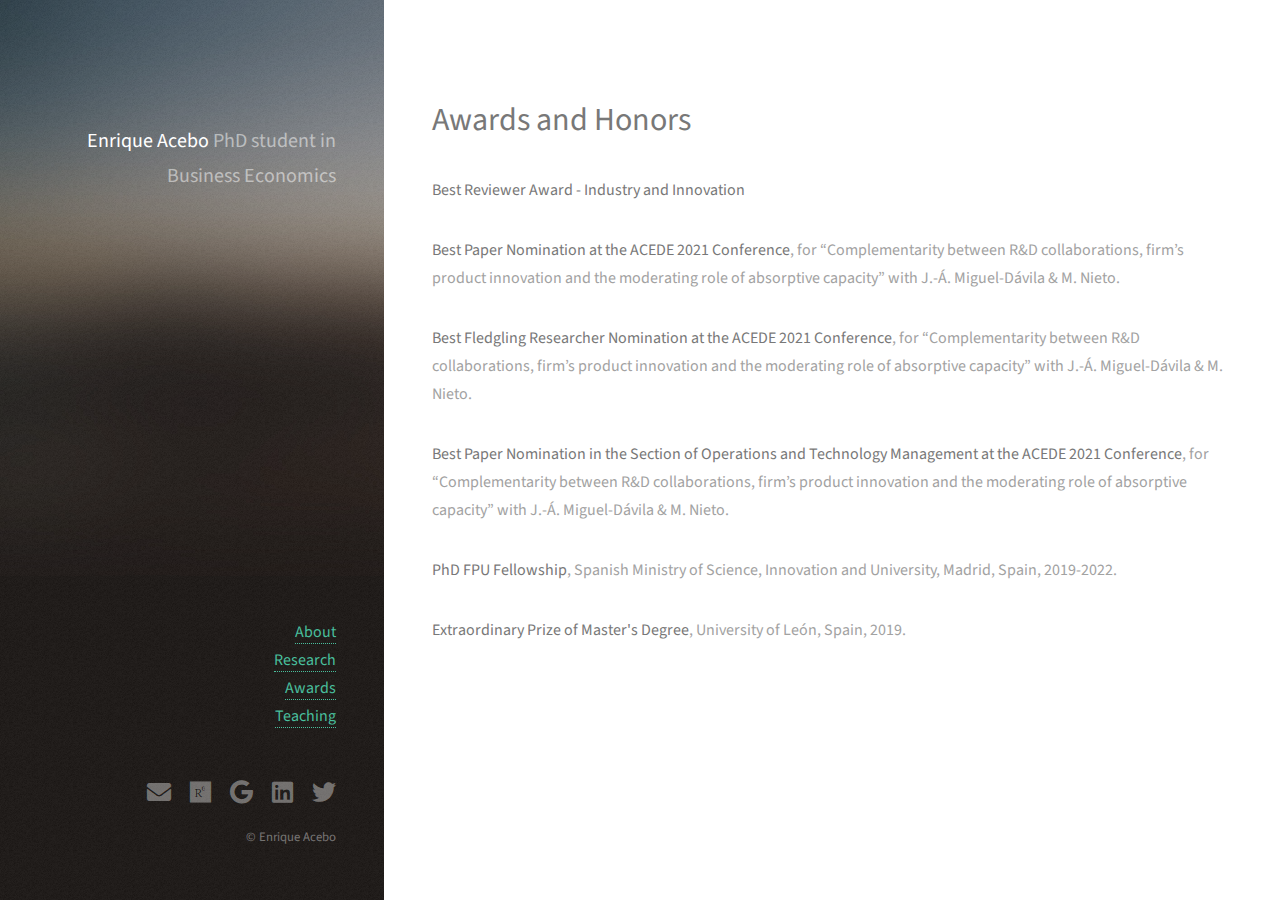
==== awards.html @ 34636ce9 "version: Feb2022 awards, index and research" ====
<!DOCTYPE HTML>
<!--
	Enrique Acebo's website
-->
<html>
	<head>
		<title>Enrique Acebo</title>
		<meta charset="utf-8" />
		<meta name="viewport" content="width=device-width, initial-scale=1, user-scalable=no" />
		<link rel="stylesheet" href="assets/css/main.css" />
	</head>
	<body class="is-preload">

		<!-- Header -->
			<header id="header">
				<div class="inner">
					<a href="#" class="image avatar"><img src="images/avatar.jpeg" alt="" /></a>
					<h1><strong>Enrique Acebo</strong><br />
						PhD student in Business Economics	</h1>
				</div>
				  <nav>
						<ul style="list-style-type:none;">
					      <li><a href="index.html#one" > About</a></li>
								<li><a href="index.html#two" > Research</a></li>
								<li><a href="index.html#three" > Awards</a></li>
								<li><a href="index.html#four" > Teaching</a></li>
							</ul>
					  </nav>
					</section>
				</header>

			<!-- Main -->
				<div id="main">
					<h1>Awards and Honors</h1>

					<p><b>Best Reviewer Award - Industry and Innovation</b></p>

					<p><b>Best Paper Nomination at the ACEDE 2021 Conference</b>,
					for “Complementarity between R&D collaborations,
					firm’s product innovation and the moderating
					role of absorptive capacity”
					with J.-Á. Miguel‐Dávila & M. Nieto.</p>

					<p><b>Best Fledgling Researcher Nomination at the ACEDE 2021 Conference</b>,
						for “Complementarity between R&D collaborations,
						firm’s product innovation and the moderating
						role of absorptive capacity”
						with J.-Á. Miguel‐Dávila & M. Nieto.</p>

					<p><b>Best Paper Nomination in the Section of Operations and Technology
						Management at the ACEDE 2021 Conference</b>,
						for “Complementarity between R&D collaborations,
						firm’s product innovation and the moderating
						role of absorptive capacity”
						with J.-Á. Miguel‐Dávila & M. Nieto.</p>

					<p><b>PhD FPU Fellowship</b>, Spanish Ministry of Science, Innovation
						and University, Madrid, Spain, 2019-2022. </p>

					<p><b>Extraordinary Prize of Master's Degree</b>,
						University of León, Spain, 2019.</p>

				</section>

				<!-- Footer -->
					<footer id="footer">
						<div class="inner">
							<ul class="icons">
								<li><a href="mailto:e.acebo@unileon.es" class="icon solid fa-envelope"><span class="label">Email</span></a></li>
								<li><a href="https://www.researchgate.net/profile/Enrique-Acebo" class="icon brands fa-researchgate"><span class="label">Researchgate</span></a></li>
								<li><a href="https://scholar.google.com/citations?user=7_JEALYAAAAJ&hl=en" class="icon brands fa-google"><span class="label">Google scholar</span></a></li>
								<li><a href="https://www.linkedin.com/in/eacebo?originalSubdomain=en" class="icon brands fa-linkedin"><span class="label">Linkedin</span></a></li>
								<li><a href="https://twitter.com/EnriqueAcebo_" class="icon brands fa-twitter"><span class="label">Twitter</span></a></li>
							</ul>
							<ul class="copyright">
								<li>&copy; Enrique Acebo</li><li>
							</ul>
						</div>

					</footer>

					<!-- Scripts -->
						<script src="assets/js/jquery.min.js"></script>
						<script src="assets/js/jquery.poptrox.min.js"></script>
						<script src="assets/js/browser.min.js"></script>
						<script src="assets/js/breakpoints.min.js"></script>
						<script src="assets/js/util.js"></script>
						<script src="assets/js/main.js"></script>

	</body>
</html>
---- assets/css/main.css ----
@import url("fontawesome-all.min.css");
@import url("https://fonts.googleapis.com/css?family=Source+Sans+Pro:400,400italic");

/*
	Strata by HTML5 UP
	html5up.net | @ajlkn
	Free for personal and commercial use under the CCA 3.0 license (html5up.net/license)
*/

html, body, div, span, applet, object,
iframe, h1, h2, h3, h4, h5, h6, p, blockquote,
pre, a, abbr, acronym, address, big, cite,
code, del, dfn, em, img, ins, kbd, q, s, samp,
small, strike, strong, sub, sup, tt, var, b,
u, i, center, dl, dt, dd, ol, ul, li, fieldset,
form, label, legend, table, caption, tbody,
tfoot, thead, tr, th, td, article, aside,
canvas, details, embed, figure, figcaption,
footer, header, hgroup, menu, nav, output, ruby,
section, summary, time, mark, audio, video {
	margin: 0;
	padding: 0;
	border: 0;
	font-size: 100%;
	font: inherit;
	vertical-align: baseline;}

article, aside, details, figcaption, figure,
footer, header, hgroup, menu, nav, section {
	display: block;}

body {
	line-height: 1;
}

ol, ul {
	list-style: none;
}

blockquote, q {
	quotes: none;
}

	blockquote:before, blockquote:after, q:before, q:after {
		content: '';
		content: none;
	}

table {
	border-collapse: collapse;
	border-spacing: 0;
}

body {
	-webkit-text-size-adjust: none;
}

mark {
	background-color: transparent;
	color: inherit;
}

input::-moz-focus-inner {
	border: 0;
	padding: 0;
}

input, select, textarea {
	-moz-appearance: none;
	-webkit-appearance: none;
	-ms-appearance: none;
	appearance: none;
}

/* Basic */

	html {
		box-sizing: border-box;
	}

	*, *:before, *:after {
		box-sizing: inherit;
	}

	body {
		background: #fff;
	}

		body.is-preload *, body.is-preload *:before, body.is-preload *:after {
			-moz-animation: none !important;
			-webkit-animation: none !important;
			-ms-animation: none !important;
			animation: none !important;
			-moz-transition: none !important;
			-webkit-transition: none !important;
			-ms-transition: none !important;
			transition: none !important;
		}

	body, input, select, textarea {
		color: #a2a2a2;
		font-family: "Source Sans Pro", Helvetica, sans-serif;
		font-size: 16pt;
		font-weight: 400;
		line-height: 1.75em;
	}

	a {
		-moz-transition: color 0.2s ease-in-out, border-color 0.2s ease-in-out;
		-webkit-transition: color 0.2s ease-in-out, border-color 0.2s ease-in-out;
		-ms-transition: color 0.2s ease-in-out, border-color 0.2s ease-in-out;
		transition: color 0.2s ease-in-out, border-color 0.2s ease-in-out;
		border-bottom: dotted 1px;
		color: #49bf9d;
		text-decoration: none;
	}

		a:hover {
			border-bottom-color: transparent;
			color: #49bf9d !important;
			text-decoration: none;
		}

	strong, b {
		color: #787878;
		font-weight: 400;
	}

	em, i {
		font-style: italic;
	}

	p {
		margin: 0 0 2em 0;
	}

	h1, h2, h3, h4, h5, h6 {
		color: #787878;
		font-weight: 400;
		line-height: 1em;
		margin: 0 0 1em 0;
	}

		h1 a, h2 a, h3 a, h4 a, h5 a, h6 a {
			color: inherit;
			text-decoration: none;
		}

	h1 {
		font-size: 2em;
		line-height: 1.5em;
	}

	h2 {
		font-size: 1.5em;
		line-height: 1.5em;
	}

	h3 {
		font-size: 1.25em;
		line-height: 1.5em;
	}

	h4 {
		font-size: 1.1em;
		line-height: 1.5em;
	}

	h5 {
		font-size: 0.9em;
		line-height: 1.5em;
	}

	h6 {
		font-size: 0.7em;
		line-height: 1.5em;
	}

	sub {
		font-size: 0.8em;
		position: relative;
		top: 0.5em;
	}

	sup {
		font-size: 0.8em;
		position: relative;
		top: -0.5em;
	}

	hr {
		border: 0;
		border-bottom: solid 2px #efefef;
		margin: 2em 0;
	}

		hr.major {
			margin: 3em 0;
		}

	blockquote {
		border-left: solid 6px #efefef;
		font-style: italic;
		margin: 0 0 2em 0;
		padding: 0.5em 0 0.5em 1.5em;
	}

	code {
		background: #f7f7f7;
		border-radius: 0.35em;
		border: solid 2px #efefef;
		font-family: "Courier New", monospace;
		font-size: 0.9em;
		margin: 0 0.25em;
		padding: 0.25em 0.65em;
	}

	pre {
		-webkit-overflow-scrolling: touch;
		font-family: "Courier New", monospace;
		font-size: 0.9em;
		margin: 0 0 2em 0;
	}

		pre code {
			display: block;
			line-height: 1.75em;
			padding: 1em 1.5em;
			overflow-x: auto;
		}

	.align-left {
		text-align: left;
	}

	.align-center {
		text-align: center;
	}

	.align-right {
		text-align: right;
	}

/* Container */

	.container {
		margin: 0 auto;
		max-width: calc(100% - 4em);
		width: 100%;
	}

		.container.xsmall {
			width: 25%;
		}

		.container.small {
			width: 50%;
		}

		.container.medium {
			width: 75%;
		}

		.container.large {
			width: 125%;
		}

		.container.xlarge {
			width: 150%;
		}

		.container.max {
			width: 100%;
		}

		@media screen and (max-width: 980px) {

			.container {
				width: 100% !important;
				max-width: 100% !important;
			}

		}

		@media screen and (max-width: 480px) {

			.container {
				max-width: calc(100% - 3em);
			}

		}

/* Row */

	.row {
		display: flex;
		flex-wrap: wrap;
		box-sizing: border-box;
		align-items: stretch;
	}

		.row > * {
			box-sizing: border-box;
		}

		.row.gtr-uniform > * > :last-child {
			margin-bottom: 0;
		}

		.row.aln-left {
			justify-content: flex-start;
		}

		.row.aln-center {
			justify-content: center;
		}

		.row.aln-right {
			justify-content: flex-end;
		}

		.row.aln-top {
			align-items: flex-start;
		}

		.row.aln-middle {
			align-items: center;
		}

		.row.aln-bottom {
			align-items: flex-end;
		}

		.row > .imp {
			order: -1;
		}

		.row > .col-1 {
			width: 8.33333%;
		}

		.row > .off-1 {
			margin-left: 8.33333%;
		}

		.row > .col-2 {
			width: 16.66667%;
		}

		.row > .off-2 {
			margin-left: 16.66667%;
		}

		.row > .col-3 {
			width: 25%;
		}

		.row > .off-3 {
			margin-left: 25%;
		}

		.row > .col-4 {
			width: 33.33333%;
		}

		.row > .off-4 {
			margin-left: 33.33333%;
		}

		.row > .col-5 {
			width: 41.66667%;
		}

		.row > .off-5 {
			margin-left: 41.66667%;
		}

		.row > .col-6 {
			width: 50%;
		}

		.row > .off-6 {
			margin-left: 50%;
		}

		.row > .col-7 {
			width: 58.33333%;
		}

		.row > .off-7 {
			margin-left: 58.33333%;
		}

		.row > .col-8 {
			width: 66.66667%;
		}

		.row > .off-8 {
			margin-left: 66.66667%;
		}

		.row > .col-9 {
			width: 75%;
		}

		.row > .off-9 {
			margin-left: 75%;
		}

		.row > .col-10 {
			width: 83.33333%;
		}

		.row > .off-10 {
			margin-left: 83.33333%;
		}

		.row > .col-11 {
			width: 91.66667%;
		}

		.row > .off-11 {
			margin-left: 91.66667%;
		}

		.row > .col-12 {
			width: 100%;
		}

		.row > .off-12 {
			margin-left: 100%;
		}

		.row.gtr-0 {
			margin-top: 0;
			margin-left: 0em;
		}

			.row.gtr-0 > * {
				padding: 0 0 0 0em;
			}

			.row.gtr-0.gtr-uniform {
				margin-top: 0em;
			}

				.row.gtr-0.gtr-uniform > * {
					padding-top: 0em;
				}

		.row.gtr-25 {
			margin-top: 0;
			margin-left: -0.625em;
		}

			.row.gtr-25 > * {
				padding: 0 0 0 0.625em;
			}

			.row.gtr-25.gtr-uniform {
				margin-top: -0.625em;
			}

				.row.gtr-25.gtr-uniform > * {
					padding-top: 0.625em;
				}

		.row.gtr-50 {
			margin-top: 0;
			margin-left: -1.25em;
		}

			.row.gtr-50 > * {
				padding: 0 0 0 1.25em;
			}

			.row.gtr-50.gtr-uniform {
				margin-top: -1.25em;
			}

				.row.gtr-50.gtr-uniform > * {
					padding-top: 1.25em;
				}

		.row {
			margin-top: 0;
			margin-left: -2.5em;
		}

			.row > * {
				padding: 0 0 0 2.5em;
			}

			.row.gtr-uniform {
				margin-top: -2.5em;
			}

				.row.gtr-uniform > * {
					padding-top: 2.5em;
				}

		.row.gtr-150 {
			margin-top: 0;
			margin-left: -3.75em;
		}

			.row.gtr-150 > * {
				padding: 0 0 0 3.75em;
			}

			.row.gtr-150.gtr-uniform {
				margin-top: -3.75em;
			}

				.row.gtr-150.gtr-uniform > * {
					padding-top: 3.75em;
				}

		.row.gtr-200 {
			margin-top: 0;
			margin-left: -5em;
		}

			.row.gtr-200 > * {
				padding: 0 0 0 5em;
			}

			.row.gtr-200.gtr-uniform {
				margin-top: -5em;
			}

				.row.gtr-200.gtr-uniform > * {
					padding-top: 5em;
				}

		@media screen and (max-width: 1800px) {

			.row {
				display: flex;
				flex-wrap: wrap;
				box-sizing: border-box;
				align-items: stretch;
			}

				.row > * {
					box-sizing: border-box;
				}

				.row.gtr-uniform > * > :last-child {
					margin-bottom: 0;
				}

				.row.aln-left {
					justify-content: flex-start;
				}

				.row.aln-center {
					justify-content: center;
				}

				.row.aln-right {
					justify-content: flex-end;
				}

				.row.aln-top {
					align-items: flex-start;
				}

				.row.aln-middle {
					align-items: center;
				}

				.row.aln-bottom {
					align-items: flex-end;
				}

				.row > .imp-xlarge {
					order: -1;
				}

				.row > .col-1-xlarge {
					width: 8.33333%;
				}

				.row > .off-1-xlarge {
					margin-left: 8.33333%;
				}

				.row > .col-2-xlarge {
					width: 16.66667%;
				}

				.row > .off-2-xlarge {
					margin-left: 16.66667%;
				}

				.row > .col-3-xlarge {
					width: 25%;
				}

				.row > .off-3-xlarge {
					margin-left: 25%;
				}

				.row > .col-4-xlarge {
					width: 33.33333%;
				}

				.row > .off-4-xlarge {
					margin-left: 33.33333%;
				}

				.row > .col-5-xlarge {
					width: 41.66667%;
				}

				.row > .off-5-xlarge {
					margin-left: 41.66667%;
				}

				.row > .col-6-xlarge {
					width: 50%;
				}

				.row > .off-6-xlarge {
					margin-left: 50%;
				}

				.row > .col-7-xlarge {
					width: 58.33333%;
				}

				.row > .off-7-xlarge {
					margin-left: 58.33333%;
				}

				.row > .col-8-xlarge {
					width: 66.66667%;
				}

				.row > .off-8-xlarge {
					margin-left: 66.66667%;
				}

				.row > .col-9-xlarge {
					width: 75%;
				}

				.row > .off-9-xlarge {
					margin-left: 75%;
				}

				.row > .col-10-xlarge {
					width: 83.33333%;
				}

				.row > .off-10-xlarge {
					margin-left: 83.33333%;
				}

				.row > .col-11-xlarge {
					width: 91.66667%;
				}

				.row > .off-11-xlarge {
					margin-left: 91.66667%;
				}

				.row > .col-12-xlarge {
					width: 100%;
				}

				.row > .off-12-xlarge {
					margin-left: 100%;
				}

				.row.gtr-0 {
					margin-top: 0;
					margin-left: 0em;
				}

					.row.gtr-0 > * {
						padding: 0 0 0 0em;
					}

					.row.gtr-0.gtr-uniform {
						margin-top: 0em;
					}

						.row.gtr-0.gtr-uniform > * {
							padding-top: 0em;
						}

				.row.gtr-25 {
					margin-top: 0;
					margin-left: -0.625em;
				}

					.row.gtr-25 > * {
						padding: 0 0 0 0.625em;
					}

					.row.gtr-25.gtr-uniform {
						margin-top: -0.625em;
					}

						.row.gtr-25.gtr-uniform > * {
							padding-top: 0.625em;
						}

				.row.gtr-50 {
					margin-top: 0;
					margin-left: -1.25em;
				}

					.row.gtr-50 > * {
						padding: 0 0 0 1.25em;
					}

					.row.gtr-50.gtr-uniform {
						margin-top: -1.25em;
					}

						.row.gtr-50.gtr-uniform > * {
							padding-top: 1.25em;
						}

				.row {
					margin-top: 0;
					margin-left: -2.5em;
				}

					.row > * {
						padding: 0 0 0 2.5em;
					}

					.row.gtr-uniform {
						margin-top: -2.5em;
					}

						.row.gtr-uniform > * {
							padding-top: 2.5em;
						}

				.row.gtr-150 {
					margin-top: 0;
					margin-left: -3.75em;
				}

					.row.gtr-150 > * {
						padding: 0 0 0 3.75em;
					}

					.row.gtr-150.gtr-uniform {
						margin-top: -3.75em;
					}

						.row.gtr-150.gtr-uniform > * {
							padding-top: 3.75em;
						}

				.row.gtr-200 {
					margin-top: 0;
					margin-left: -5em;
				}

					.row.gtr-200 > * {
						padding: 0 0 0 5em;
					}

					.row.gtr-200.gtr-uniform {
						margin-top: -5em;
					}

						.row.gtr-200.gtr-uniform > * {
							padding-top: 5em;
						}

		}

		@media screen and (max-width: 1280px) {

			.row {
				display: flex;
				flex-wrap: wrap;
				box-sizing: border-box;
				align-items: stretch;
			}

				.row > * {
					box-sizing: border-box;
				}

				.row.gtr-uniform > * > :last-child {
					margin-bottom: 0;
				}

				.row.aln-left {
					justify-content: flex-start;
				}

				.row.aln-center {
					justify-content: center;
				}

				.row.aln-right {
					justify-content: flex-end;
				}

				.row.aln-top {
					align-items: flex-start;
				}

				.row.aln-middle {
					align-items: center;
				}

				.row.aln-bottom {
					align-items: flex-end;
				}

				.row > .imp-large {
					order: -1;
				}

				.row > .col-1-large {
					width: 8.33333%;
				}

				.row > .off-1-large {
					margin-left: 8.33333%;
				}

				.row > .col-2-large {
					width: 16.66667%;
				}

				.row > .off-2-large {
					margin-left: 16.66667%;
				}

				.row > .col-3-large {
					width: 25%;
				}

				.row > .off-3-large {
					margin-left: 25%;
				}

				.row > .col-4-large {
					width: 33.33333%;
				}

				.row > .off-4-large {
					margin-left: 33.33333%;
				}

				.row > .col-5-large {
					width: 41.66667%;
				}

				.row > .off-5-large {
					margin-left: 41.66667%;
				}

				.row > .col-6-large {
					width: 50%;
				}

				.row > .off-6-large {
					margin-left: 50%;
				}

				.row > .col-7-large {
					width: 58.33333%;
				}

				.row > .off-7-large {
					margin-left: 58.33333%;
				}

				.row > .col-8-large {
					width: 66.66667%;
				}

				.row > .off-8-large {
					margin-left: 66.66667%;
				}

				.row > .col-9-large {
					width: 75%;
				}

				.row > .off-9-large {
					margin-left: 75%;
				}

				.row > .col-10-large {
					width: 83.33333%;
				}

				.row > .off-10-large {
					margin-left: 83.33333%;
				}

				.row > .col-11-large {
					width: 91.66667%;
				}

				.row > .off-11-large {
					margin-left: 91.66667%;
				}

				.row > .col-12-large {
					width: 100%;
				}

				.row > .off-12-large {
					margin-left: 100%;
				}

				.row.gtr-0 {
					margin-top: 0;
					margin-left: 0em;
				}

					.row.gtr-0 > * {
						padding: 0 0 0 0em;
					}

					.row.gtr-0.gtr-uniform {
						margin-top: 0em;
					}

						.row.gtr-0.gtr-uniform > * {
							padding-top: 0em;
						}

				.row.gtr-25 {
					margin-top: 0;
					margin-left: -0.5em;
				}

					.row.gtr-25 > * {
						padding: 0 0 0 0.5em;
					}

					.row.gtr-25.gtr-uniform {
						margin-top: -0.5em;
					}

						.row.gtr-25.gtr-uniform > * {
							padding-top: 0.5em;
						}

				.row.gtr-50 {
					margin-top: 0;
					margin-left: -1em;
				}

					.row.gtr-50 > * {
						padding: 0 0 0 1em;
					}

					.row.gtr-50.gtr-uniform {
						margin-top: -1em;
					}

						.row.gtr-50.gtr-uniform > * {
							padding-top: 1em;
						}

				.row {
					margin-top: 0;
					margin-left: -2em;
				}

					.row > * {
						padding: 0 0 0 2em;
					}

					.row.gtr-uniform {
						margin-top: -2em;
					}

						.row.gtr-uniform > * {
							padding-top: 2em;
						}

				.row.gtr-150 {
					margin-top: 0;
					margin-left: -3em;
				}

					.row.gtr-150 > * {
						padding: 0 0 0 3em;
					}

					.row.gtr-150.gtr-uniform {
						margin-top: -3em;
					}

						.row.gtr-150.gtr-uniform > * {
							padding-top: 3em;
						}

				.row.gtr-200 {
					margin-top: 0;
					margin-left: -4em;
				}

					.row.gtr-200 > * {
						padding: 0 0 0 4em;
					}

					.row.gtr-200.gtr-uniform {
						margin-top: -4em;
					}

						.row.gtr-200.gtr-uniform > * {
							padding-top: 4em;
						}

		}

		@media screen and (max-width: 980px) {

			.row {
				display: flex;
				flex-wrap: wrap;
				box-sizing: border-box;
				align-items: stretch;
			}

				.row > * {
					box-sizing: border-box;
				}

				.row.gtr-uniform > * > :last-child {
					margin-bottom: 0;
				}

				.row.aln-left {
					justify-content: flex-start;
				}

				.row.aln-center {
					justify-content: center;
				}

				.row.aln-right {
					justify-content: flex-end;
				}

				.row.aln-top {
					align-items: flex-start;
				}

				.row.aln-middle {
					align-items: center;
				}

				.row.aln-bottom {
					align-items: flex-end;
				}

				.row > .imp-medium {
					order: -1;
				}

				.row > .col-1-medium {
					width: 8.33333%;
				}

				.row > .off-1-medium {
					margin-left: 8.33333%;
				}

				.row > .col-2-medium {
					width: 16.66667%;
				}

				.row > .off-2-medium {
					margin-left: 16.66667%;
				}

				.row > .col-3-medium {
					width: 25%;
				}

				.row > .off-3-medium {
					margin-left: 25%;
				}

				.row > .col-4-medium {
					width: 33.33333%;
				}

				.row > .off-4-medium {
					margin-left: 33.33333%;
				}

				.row > .col-5-medium {
					width: 41.66667%;
				}

				.row > .off-5-medium {
					margin-left: 41.66667%;
				}

				.row > .col-6-medium {
					width: 50%;
				}

				.row > .off-6-medium {
					margin-left: 50%;
				}

				.row > .col-7-medium {
					width: 58.33333%;
				}

				.row > .off-7-medium {
					margin-left: 58.33333%;
				}

				.row > .col-8-medium {
					width: 66.66667%;
				}

				.row > .off-8-medium {
					margin-left: 66.66667%;
				}

				.row > .col-9-medium {
					width: 75%;
				}

				.row > .off-9-medium {
					margin-left: 75%;
				}

				.row > .col-10-medium {
					width: 83.33333%;
				}

				.row > .off-10-medium {
					margin-left: 83.33333%;
				}

				.row > .col-11-medium {
					width: 91.66667%;
				}

				.row > .off-11-medium {
					margin-left: 91.66667%;
				}

				.row > .col-12-medium {
					width: 100%;
				}

				.row > .off-12-medium {
					margin-left: 100%;
				}

				.row.gtr-0 {
					margin-top: 0;
					margin-left: 0em;
				}

					.row.gtr-0 > * {
						padding: 0 0 0 0em;
					}

					.row.gtr-0.gtr-uniform {
						margin-top: 0em;
					}

						.row.gtr-0.gtr-uniform > * {
							padding-top: 0em;
						}

				.row.gtr-25 {
					margin-top: 0;
					margin-left: -0.5em;
				}

					.row.gtr-25 > * {
						padding: 0 0 0 0.5em;
					}

					.row.gtr-25.gtr-uniform {
						margin-top: -0.5em;
					}

						.row.gtr-25.gtr-uniform > * {
							padding-top: 0.5em;
						}

				.row.gtr-50 {
					margin-top: 0;
					margin-left: -1em;
				}

					.row.gtr-50 > * {
						padding: 0 0 0 1em;
					}

					.row.gtr-50.gtr-uniform {
						margin-top: -1em;
					}

						.row.gtr-50.gtr-uniform > * {
							padding-top: 1em;
						}

				.row {
					margin-top: 0;
					margin-left: -2em;
				}

					.row > * {
						padding: 0 0 0 2em;
					}

					.row.gtr-uniform {
						margin-top: -2em;
					}

						.row.gtr-uniform > * {
							padding-top: 2em;
						}

				.row.gtr-150 {
					margin-top: 0;
					margin-left: -3em;
				}

					.row.gtr-150 > * {
						padding: 0 0 0 3em;
					}

					.row.gtr-150.gtr-uniform {
						margin-top: -3em;
					}

						.row.gtr-150.gtr-uniform > * {
							padding-top: 3em;
						}

				.row.gtr-200 {
					margin-top: 0;
					margin-left: -4em;
				}

					.row.gtr-200 > * {
						padding: 0 0 0 4em;
					}

					.row.gtr-200.gtr-uniform {
						margin-top: -4em;
					}

						.row.gtr-200.gtr-uniform > * {
							padding-top: 4em;
						}

		}

		@media screen and (max-width: 736px) {

			.row {
				display: flex;
				flex-wrap: wrap;
				box-sizing: border-box;
				align-items: stretch;
			}

				.row > * {
					box-sizing: border-box;
				}

				.row.gtr-uniform > * > :last-child {
					margin-bottom: 0;
				}

				.row.aln-left {
					justify-content: flex-start;
				}

				.row.aln-center {
					justify-content: center;
				}

				.row.aln-right {
					justify-content: flex-end;
				}

				.row.aln-top {
					align-items: flex-start;
				}

				.row.aln-middle {
					align-items: center;
				}

				.row.aln-bottom {
					align-items: flex-end;
				}

				.row > .imp-small {
					order: -1;
				}

				.row > .col-1-small {
					width: 8.33333%;
				}

				.row > .off-1-small {
					margin-left: 8.33333%;
				}

				.row > .col-2-small {
					width: 16.66667%;
				}

				.row > .off-2-small {
					margin-left: 16.66667%;
				}

				.row > .col-3-small {
					width: 25%;
				}

				.row > .off-3-small {
					margin-left: 25%;
				}

				.row > .col-4-small {
					width: 33.33333%;
				}

				.row > .off-4-small {
					margin-left: 33.33333%;
				}

				.row > .col-5-small {
					width: 41.66667%;
				}

				.row > .off-5-small {
					margin-left: 41.66667%;
				}

				.row > .col-6-small {
					width: 50%;
				}

				.row > .off-6-small {
					margin-left: 50%;
				}

				.row > .col-7-small {
					width: 58.33333%;
				}

				.row > .off-7-small {
					margin-left: 58.33333%;
				}

				.row > .col-8-small {
					width: 66.66667%;
				}

				.row > .off-8-small {
					margin-left: 66.66667%;
				}

				.row > .col-9-small {
					width: 75%;
				}

				.row > .off-9-small {
					margin-left: 75%;
				}

				.row > .col-10-small {
					width: 83.33333%;
				}

				.row > .off-10-small {
					margin-left: 83.33333%;
				}

				.row > .col-11-small {
					width: 91.66667%;
				}

				.row > .off-11-small {
					margin-left: 91.66667%;
				}

				.row > .col-12-small {
					width: 100%;
				}

				.row > .off-12-small {
					margin-left: 100%;
				}

				.row.gtr-0 {
					margin-top: 0;
					margin-left: 0em;
				}

					.row.gtr-0 > * {
						padding: 0 0 0 0em;
					}

					.row.gtr-0.gtr-uniform {
						margin-top: 0em;
					}

						.row.gtr-0.gtr-uniform > * {
							padding-top: 0em;
						}

				.row.gtr-25 {
					margin-top: 0;
					margin-left: -0.375em;
				}

					.row.gtr-25 > * {
						padding: 0 0 0 0.375em;
					}

					.row.gtr-25.gtr-uniform {
						margin-top: -0.375em;
					}

						.row.gtr-25.gtr-uniform > * {
							padding-top: 0.375em;
						}

				.row.gtr-50 {
					margin-top: 0;
					margin-left: -0.75em;
				}

					.row.gtr-50 > * {
						padding: 0 0 0 0.75em;
					}

					.row.gtr-50.gtr-uniform {
						margin-top: -0.75em;
					}

						.row.gtr-50.gtr-uniform > * {
							padding-top: 0.75em;
						}

				.row {
					margin-top: 0;
					margin-left: -1.5em;
				}

					.row > * {
						padding: 0 0 0 1.5em;
					}

					.row.gtr-uniform {
						margin-top: -1.5em;
					}

						.row.gtr-uniform > * {
							padding-top: 1.5em;
						}

				.row.gtr-150 {
					margin-top: 0;
					margin-left: -2.25em;
				}

					.row.gtr-150 > * {
						padding: 0 0 0 2.25em;
					}

					.row.gtr-150.gtr-uniform {
						margin-top: -2.25em;
					}

						.row.gtr-150.gtr-uniform > * {
							padding-top: 2.25em;
						}

				.row.gtr-200 {
					margin-top: 0;
					margin-left: -3em;
				}

					.row.gtr-200 > * {
						padding: 0 0 0 3em;
					}

					.row.gtr-200.gtr-uniform {
						margin-top: -3em;
					}

						.row.gtr-200.gtr-uniform > * {
							padding-top: 3em;
						}

		}

		@media screen and (max-width: 480px) {

			.row {
				display: flex;
				flex-wrap: wrap;
				box-sizing: border-box;
				align-items: stretch;
			}

				.row > * {
					box-sizing: border-box;
				}

				.row.gtr-uniform > * > :last-child {
					margin-bottom: 0;
				}

				.row.aln-left {
					justify-content: flex-start;
				}

				.row.aln-center {
					justify-content: center;
				}

				.row.aln-right {
					justify-content: flex-end;
				}

				.row.aln-top {
					align-items: flex-start;
				}

				.row.aln-middle {
					align-items: center;
				}

				.row.aln-bottom {
					align-items: flex-end;
				}

				.row > .imp-xsmall {
					order: -1;
				}

				.row > .col-1-xsmall {
					width: 8.33333%;
				}

				.row > .off-1-xsmall {
					margin-left: 8.33333%;
				}

				.row > .col-2-xsmall {
					width: 16.66667%;
				}

				.row > .off-2-xsmall {
					margin-left: 16.66667%;
				}

				.row > .col-3-xsmall {
					width: 25%;
				}

				.row > .off-3-xsmall {
					margin-left: 25%;
				}

				.row > .col-4-xsmall {
					width: 33.33333%;
				}

				.row > .off-4-xsmall {
					margin-left: 33.33333%;
				}

				.row > .col-5-xsmall {
					width: 41.66667%;
				}

				.row > .off-5-xsmall {
					margin-left: 41.66667%;
				}

				.row > .col-6-xsmall {
					width: 50%;
				}

				.row > .off-6-xsmall {
					margin-left: 50%;
				}

				.row > .col-7-xsmall {
					width: 58.33333%;
				}

				.row > .off-7-xsmall {
					margin-left: 58.33333%;
				}

				.row > .col-8-xsmall {
					width: 66.66667%;
				}

				.row > .off-8-xsmall {
					margin-left: 66.66667%;
				}

				.row > .col-9-xsmall {
					width: 75%;
				}

				.row > .off-9-xsmall {
					margin-left: 75%;
				}

				.row > .col-10-xsmall {
					width: 83.33333%;
				}

				.row > .off-10-xsmall {
					margin-left: 83.33333%;
				}

				.row > .col-11-xsmall {
					width: 91.66667%;
				}

				.row > .off-11-xsmall {
					margin-left: 91.66667%;
				}

				.row > .col-12-xsmall {
					width: 100%;
				}

				.row > .off-12-xsmall {
					margin-left: 100%;
				}

				.row.gtr-0 {
					margin-top: 0;
					margin-left: 0em;
				}

					.row.gtr-0 > * {
						padding: 0 0 0 0em;
					}

					.row.gtr-0.gtr-uniform {
						margin-top: 0em;
					}

						.row.gtr-0.gtr-uniform > * {
							padding-top: 0em;
						}

				.row.gtr-25 {
					margin-top: 0;
					margin-left: -0.375em;
				}

					.row.gtr-25 > * {
						padding: 0 0 0 0.375em;
					}

					.row.gtr-25.gtr-uniform {
						margin-top: -0.375em;
					}

						.row.gtr-25.gtr-uniform > * {
							padding-top: 0.375em;
						}

				.row.gtr-50 {
					margin-top: 0;
					margin-left: -0.75em;
				}

					.row.gtr-50 > * {
						padding: 0 0 0 0.75em;
					}

					.row.gtr-50.gtr-uniform {
						margin-top: -0.75em;
					}

						.row.gtr-50.gtr-uniform > * {
							padding-top: 0.75em;
						}

				.row {
					margin-top: 0;
					margin-left: -1.5em;
				}

					.row > * {
						padding: 0 0 0 1.5em;
					}

					.row.gtr-uniform {
						margin-top: -1.5em;
					}

						.row.gtr-uniform > * {
							padding-top: 1.5em;
						}

				.row.gtr-150 {
					margin-top: 0;
					margin-left: -2.25em;
				}

					.row.gtr-150 > * {
						padding: 0 0 0 2.25em;
					}

					.row.gtr-150.gtr-uniform {
						margin-top: -2.25em;
					}

						.row.gtr-150.gtr-uniform > * {
							padding-top: 2.25em;
						}

				.row.gtr-200 {
					margin-top: 0;
					margin-left: -3em;
				}

					.row.gtr-200 > * {
						padding: 0 0 0 3em;
					}

					.row.gtr-200.gtr-uniform {
						margin-top: -3em;
					}

						.row.gtr-200.gtr-uniform > * {
							padding-top: 3em;
						}

		}

/* Section/Article */

	section.special, article.special {
		text-align: center;
	}

	header p {
		color: #b2b2b2;
		position: relative;
		margin: 0 0 1.5em 0;
	}

	header h2 + p {
		font-size: 1.25em;
		margin-top: -1em;
		line-height: 1.5em;
	}

	header h3 + p {
		font-size: 1.1em;
		margin-top: -0.8em;
		line-height: 1.5em;
	}

	header h4 + p,
	header h5 + p,
	header h6 + p {
		font-size: 0.9em;
		margin-top: -0.6em;
		line-height: 1.5em;
	}

	header.major h2 {
		font-size: 2em;
	}

/* Form */

	form {
		margin: 0 0 2em 0;
	}

	label {
		color: #787878;
		display: block;
		font-size: 0.9em;
		font-weight: 400;
		margin: 0 0 1em 0;
	}

	input[type="text"],
	input[type="password"],
	input[type="email"],
	select,
	textarea {
		-moz-appearance: none;
		-webkit-appearance: none;
		-ms-appearance: none;
		appearance: none;
		background: #f7f7f7;
		border-radius: 0.35em;
		border: solid 2px transparent;
		color: inherit;
		display: block;
		outline: 0;
		padding: 0 0.75em;
		text-decoration: none;
		width: 100%;
	}

		input[type="text"]:invalid,
		input[type="password"]:invalid,
		input[type="email"]:invalid,
		select:invalid,
		textarea:invalid {
			box-shadow: none;
		}

		input[type="text"]:focus,
		input[type="password"]:focus,
		input[type="email"]:focus,
		select:focus,
		textarea:focus {
			border-color: #49bf9d;
		}

	select {
		background-image: url("data:image/svg+xml;charset=utf8,%3Csvg xmlns='http://www.w3.org/2000/svg' width='40' height='40' preserveAspectRatio='none' viewBox='0 0 40 40'%3E%3Cpath d='M9.4,12.3l10.4,10.4l10.4-10.4c0.2-0.2,0.5-0.4,0.9-0.4c0.3,0,0.6,0.1,0.9,0.4l3.3,3.3c0.2,0.2,0.4,0.5,0.4,0.9 c0,0.4-0.1,0.6-0.4,0.9L20.7,31.9c-0.2,0.2-0.5,0.4-0.9,0.4c-0.3,0-0.6-0.1-0.9-0.4L4.3,17.3c-0.2-0.2-0.4-0.5-0.4-0.9 c0-0.4,0.1-0.6,0.4-0.9l3.3-3.3c0.2-0.2,0.5-0.4,0.9-0.4S9.1,12.1,9.4,12.3z' fill='%23dfdfdf' /%3E%3C/svg%3E");
		background-size: 1.25rem;
		background-repeat: no-repeat;
		background-position: calc(100% - 1rem) center;
		height: 2.75em;
		padding-right: 2.75em;
		text-overflow: ellipsis;
	}

		select option {
			color: #787878;
			background: #fff;
		}

		select:focus::-ms-value {
			background-color: transparent;
		}

		select::-ms-expand {
			display: none;
		}

	input[type="text"],
	input[type="password"],
	input[type="email"],
	select {
		height: 2.75em;
	}

	textarea {
		padding: 0.75em;
	}

	input[type="checkbox"],
	input[type="radio"] {
		-moz-appearance: none;
		-webkit-appearance: none;
		-ms-appearance: none;
		appearance: none;
		display: block;
		float: left;
		margin-right: -2em;
		opacity: 0;
		width: 1em;
		z-index: -1;
	}

		input[type="checkbox"] + label,
		input[type="radio"] + label {
			text-decoration: none;
			color: #a2a2a2;
			cursor: pointer;
			display: inline-block;
			font-size: 1em;
			font-weight: 400;
			padding-left: 2.4em;
			padding-right: 0.75em;
			position: relative;
		}

			input[type="checkbox"] + label:before,
			input[type="radio"] + label:before {
				-moz-osx-font-smoothing: grayscale;
				-webkit-font-smoothing: antialiased;
				display: inline-block;
				font-style: normal;
				font-variant: normal;
				text-rendering: auto;
				line-height: 1;
				text-transform: none !important;
				font-family: 'Font Awesome 5 Free';
				font-weight: 900;
			}

			input[type="checkbox"] + label:before,
			input[type="radio"] + label:before {
				background: #f7f7f7;
				border-radius: 0.35em;
				border: solid 2px transparent;
				content: '';
				display: inline-block;
				font-size: 0.8em;
				height: 2.0625em;
				left: 0;
				line-height: 1.85625em;
				position: absolute;
				text-align: center;
				top: 0;
				width: 2.0625em;
			}

		input[type="checkbox"]:checked + label:before,
		input[type="radio"]:checked + label:before {
			background: #787878;
			border-color: #787878;
			color: #fff;
			content: '\f00c';
		}

		input[type="checkbox"]:focus + label:before,
		input[type="radio"]:focus + label:before {
			border-color: #49bf9d;
		}

	input[type="checkbox"] + label:before {
		border-radius: 0.35em;
	}

	input[type="radio"] + label:before {
		border-radius: 100%;
	}

	::-webkit-input-placeholder {
		color: #b2b2b2 !important;
		opacity: 1.0;
	}

	:-moz-placeholder {
		color: #b2b2b2 !important;
		opacity: 1.0;
	}

	::-moz-placeholder {
		color: #b2b2b2 !important;
		opacity: 1.0;
	}

	:-ms-input-placeholder {
		color: #b2b2b2 !important;
		opacity: 1.0;
	}

/* Box */

	.box {
		border-radius: 0.35em;
		border: solid 2px #efefef;
		margin-bottom: 2em;
		padding: 1.5em;
	}

		.box > :last-child,
		.box > :last-child > :last-child,
		.box > :last-child > :last-child > :last-child {
			margin-bottom: 0;
		}

		.box.alt {
			border: 0;
			border-radius: 0;
			padding: 0;
		}

/* Icon */

	.icon {
		text-decoration: none;
		border-bottom: none;
		position: relative;
	}

		.icon:before {
			-moz-osx-font-smoothing: grayscale;
			-webkit-font-smoothing: antialiased;
			display: inline-block;
			font-style: normal;
			font-variant: normal;
			text-rendering: auto;
			line-height: 1;
			text-transform: none !important;
			font-family: 'Font Awesome 5 Free';
			font-weight: 400;
		}

		.icon > .label {
			display: none;
		}

		.icon:before {
			line-height: inherit;
		}

		.icon.solid:before {
			font-weight: 900;
		}

		.icon.brands:before {
			font-family: 'Font Awesome 5 Brands';
		}

/* Image */

	.image {
		border-radius: 0.35em;
		border: 0;
		display: inline-block;
		position: relative;
	}

		.image:before {
			-moz-transition: opacity 0.2s ease-in-out;
			-webkit-transition: opacity 0.2s ease-in-out;
			-ms-transition: opacity 0.2s ease-in-out;
			transition: opacity 0.2s ease-in-out;
			background: url("images/overlay.png");
			border-radius: 0.35em;
			content: '';
			display: block;
			height: 100%;
			left: 0;
			opacity: 0.5;
			position: absolute;
			top: 0;
			width: 100%;
		}

		.image.thumb {
			text-align: center;
		}

			.image.thumb:after {
				-moz-transition: opacity 0.2s ease-in-out;
				-webkit-transition: opacity 0.2s ease-in-out;
				-ms-transition: opacity 0.2s ease-in-out;
				transition: opacity 0.2s ease-in-out;
				border-radius: 0.35em;
				border: solid 3px rgba(255, 255, 255, 0.5);
				color: #fff;
				content: 'View';
				display: inline-block;
				font-size: 0.8em;
				font-weight: 400;
				left: 50%;
				line-height: 2.25em;
				margin: -1.25em 0 0 -3em;
				opacity: 0;
				padding: 0 1.5em;
				position: absolute;
				text-align: center;
				text-decoration: none;
				top: 50%;
				white-space: nowrap;
			}

			.image.thumb:hover:after {
				opacity: 1.0;
			}

			.image.thumb:hover:before {
				background: url("images/overlay.png"), url("images/overlay.png");
				opacity: 1.0;
			}

		.image img {
			border-radius: 0.35em;
			display: block;
		}

		.image.left {
			float: left;
			margin: 0 1.5em 1em 0;
			top: 0.25em;
		}

		.image.right {
			float: right;
			margin: 0 0 1em 1.5em;
			top: 0.25em;
		}

		.image.left, .image.right {
			max-width: 40%;
		}

			.image.left img, .image.right img {
				width: 100%;
			}

		.image.fit {
			display: block;
			margin: 0 0 2em 0;
			width: 100%;
		}

			.image.fit img {
				width: 100%;
			}

		.image.avatar {
			border-radius: 100%;
		}

			.image.avatar:before {
				display: none;
			}

			.image.avatar img {
				border-radius: 100%;
				width: 100%;
			}

/* List */

	ol {
		list-style: decimal;
		margin: 0 0 2em 0;
		padding-left: 1.25em;
	}

		ol li {
			padding-left: 0.25em;
		}

	ul {
		list-style: disc;
		margin: 0 0 2em 0;
		padding-left: 1em;
	}

		ul li {
			padding-left: 0.5em;
		}

		ul.alt {
			list-style: none;
			padding-left: 0;
		}

			ul.alt li {
				border-top: solid 2px #efefef;
				padding: 0.5em 0;
			}

				ul.alt li:first-child {
					border-top: 0;
					padding-top: 0;
				}

	dl {
		margin: 0 0 2em 0;
	}

/* Icons */

	ul.icons {
		cursor: default;
		list-style: none;
		padding-left: 0;
	}

		ul.icons li {
			display: inline-block;
			padding: 0 1em 0 0;
		}

			ul.icons li:last-child {
				padding-right: 0;
			}

			ul.icons li .icon:before {
				font-size: 1.5em;
			}

/* Labeled Icons */

	ul.labeled-icons {
		list-style: none;
		padding: 0;
	}

		ul.labeled-icons li {
			line-height: 1.75em;
			margin: 1.5em 0 0 0;
			padding-left: 2.25em;
			position: relative;
		}

			ul.labeled-icons li:first-child {
				margin-top: 0;
			}

			ul.labeled-icons li a {
				color: inherit;
			}

			ul.labeled-icons li h3 {
				color: #b2b2b2;
				left: 0;
				position: absolute;
				text-align: center;
				top: 0;
				width: 1em;
			}

/* Actions */

	ul.actions {
		display: -moz-flex;
		display: -webkit-flex;
		display: -ms-flex;
		display: flex;
		cursor: default;
		list-style: none;
		margin-left: -1em;
		padding-left: 0;
	}

		ul.actions li {
			padding: 0 0 0 1em;
			vertical-align: middle;
		}

		ul.actions.special {
			-moz-justify-content: center;
			-webkit-justify-content: center;
			-ms-justify-content: center;
			justify-content: center;
			width: 100%;
			margin-left: 0;
		}

			ul.actions.special li:first-child {
				padding-left: 0;
			}

		ul.actions.stacked {
			-moz-flex-direction: column;
			-webkit-flex-direction: column;
			-ms-flex-direction: column;
			flex-direction: column;
			margin-left: 0;
		}

			ul.actions.stacked li {
				padding: 1.3em 0 0 0;
			}

				ul.actions.stacked li:first-child {
					padding-top: 0;
				}

		ul.actions.fit {
			width: calc(100% + 1em);
		}

			ul.actions.fit li {
				-moz-flex-grow: 1;
				-webkit-flex-grow: 1;
				-ms-flex-grow: 1;
				flex-grow: 1;
				-moz-flex-shrink: 1;
				-webkit-flex-shrink: 1;
				-ms-flex-shrink: 1;
				flex-shrink: 1;
				width: 100%;
			}

				ul.actions.fit li > * {
					width: 100%;
				}

			ul.actions.fit.stacked {
				width: 100%;
			}

		@media screen and (max-width: 480px) {

			ul.actions:not(.fixed) {
				-moz-flex-direction: column;
				-webkit-flex-direction: column;
				-ms-flex-direction: column;
				flex-direction: column;
				margin-left: 0;
				width: 100% !important;
			}

				ul.actions:not(.fixed) li {
					-moz-flex-grow: 1;
					-webkit-flex-grow: 1;
					-ms-flex-grow: 1;
					flex-grow: 1;
					-moz-flex-shrink: 1;
					-webkit-flex-shrink: 1;
					-ms-flex-shrink: 1;
					flex-shrink: 1;
					padding: 1em 0 0 0;
					text-align: center;
					width: 100%;
				}

					ul.actions:not(.fixed) li > * {
						width: 100%;
					}

					ul.actions:not(.fixed) li:first-child {
						padding-top: 0;
					}

					ul.actions:not(.fixed) li input[type="submit"],
					ul.actions:not(.fixed) li input[type="reset"],
					ul.actions:not(.fixed) li input[type="button"],
					ul.actions:not(.fixed) li button,
					ul.actions:not(.fixed) li .button {
						width: 100%;
					}

						ul.actions:not(.fixed) li input[type="submit"].icon:before,
						ul.actions:not(.fixed) li input[type="reset"].icon:before,
						ul.actions:not(.fixed) li input[type="button"].icon:before,
						ul.actions:not(.fixed) li button.icon:before,
						ul.actions:not(.fixed) li .button.icon:before {
							margin-left: -0.5em;
						}

		}

/* Table */

	.table-wrapper {
		-webkit-overflow-scrolling: touch;
		overflow-x: auto;
	}

	table {
		margin: 0 0 2em 0;
		width: 100%;
	}

		table tbody tr {
			border: solid 1px #efefef;
			border-left: 0;
			border-right: 0;
		}

			table tbody tr:nth-child(2n + 1) {
				background-color: #f7f7f7;
			}

		table td {
			padding: 0.75em 0.75em;
		}

		table th {
			color: #787878;
			font-size: 0.9em;
			font-weight: 400;
			padding: 0 0.75em 0.75em 0.75em;
			text-align: left;
		}

		table thead {
			border-bottom: solid 2px #efefef;
		}

		table tfoot {
			border-top: solid 2px #efefef;
		}

		table.alt {
			border-collapse: separate;
		}

			table.alt tbody tr td {
				border: solid 2px #efefef;
				border-left-width: 0;
				border-top-width: 0;
			}

				table.alt tbody tr td:first-child {
					border-left-width: 2px;
				}

			table.alt tbody tr:first-child td {
				border-top-width: 2px;
			}

			table.alt thead {
				border-bottom: 0;
			}

			table.alt tfoot {
				border-top: 0;
			}

/* Button */

	input[type="submit"],
	input[type="reset"],
	input[type="button"],
	.button {
		-moz-appearance: none;
		-webkit-appearance: none;
		-ms-appearance: none;
		appearance: none;
		-moz-transition: background-color 0.2s ease-in-out, color 0.2s ease-in-out, border-color 0.2s ease-in-out;
		-webkit-transition: background-color 0.2s ease-in-out, color 0.2s ease-in-out, border-color 0.2s ease-in-out;
		-ms-transition: background-color 0.2s ease-in-out, color 0.2s ease-in-out, border-color 0.2s ease-in-out;
		transition: background-color 0.2s ease-in-out, color 0.2s ease-in-out, border-color 0.2s ease-in-out;
		background-color: transparent;
		border-radius: 0.35em;
		border: solid 3px #efefef;
		color: #787878 !important;
		cursor: pointer;
		display: inline-block;
		font-weight: 400;
		height: 3.15em;
		height: calc(2.75em + 6px);
		line-height: 2.75em;
		min-width: 10em;
		padding: 0 1.5em;
		text-align: center;
		text-decoration: none;
		white-space: nowrap;
	}

		input[type="submit"]:hover,
		input[type="reset"]:hover,
		input[type="button"]:hover,
		.button:hover {
			border-color: #49bf9d;
			color: #49bf9d !important;
		}

		input[type="submit"]:active,
		input[type="reset"]:active,
		input[type="button"]:active,
		.button:active {
			background-color: rgba(73, 191, 157, 0.1);
			border-color: #49bf9d;
			color: #49bf9d !important;
		}

		input[type="submit"].icon,
		input[type="reset"].icon,
		input[type="button"].icon,
		.button.icon {
			padding-left: 1.35em;
		}

			input[type="submit"].icon:before,
			input[type="reset"].icon:before,
			input[type="button"].icon:before,
			.button.icon:before {
				margin-right: 0.5em;
			}

		input[type="submit"].fit,
		input[type="reset"].fit,
		input[type="button"].fit,
		.button.fit {
			min-width: 0;
			width: 100%;
		}

		input[type="submit"].small,
		input[type="reset"].small,
		input[type="button"].small,
		.button.small {
			font-size: 0.8em;
		}

		input[type="submit"].large,
		input[type="reset"].large,
		input[type="button"].large,
		.button.large {
			font-size: 1.35em;
		}

		input[type="submit"].primary,
		input[type="reset"].primary,
		input[type="button"].primary,
		.button.primary {
			background-color: #49bf9d;
			border-color: #49bf9d;
			color: #ffffff !important;
		}

			input[type="submit"].primary:hover,
			input[type="reset"].primary:hover,
			input[type="button"].primary:hover,
			.button.primary:hover {
				background-color: #5cc6a7;
				border-color: #5cc6a7;
			}

			input[type="submit"].primary:active,
			input[type="reset"].primary:active,
			input[type="button"].primary:active,
			.button.primary:active {
				background-color: #3eb08f;
				border-color: #3eb08f;
			}

		input[type="submit"].disabled, input[type="submit"]:disabled,
		input[type="reset"].disabled,
		input[type="reset"]:disabled,
		input[type="button"].disabled,
		input[type="button"]:disabled,
		.button.disabled,
		.button:disabled {
			background-color: #e7e7e7 !important;
			border-color: #e7e7e7 !important;
			color: #b2b2b2 !important;
			cursor: default;
		}

/* Work Item */

	.work-item {
		margin: 0 0 2em 0;
	}

		.work-item .image {
			margin: 0 0 1.5em 0;
		}

		.work-item h3 {
			font-size: 1em;
			margin: 0 0 0.5em 0;
		}

		.work-item p {
			font-size: 0.8em;
			line-height: 1.5em;
			margin: 0;
		}

/* Header */

	#header {
		display: -moz-flex;
		display: -webkit-flex;
		display: -ms-flex;
		display: flex;
		-moz-flex-direction: column;
		-webkit-flex-direction: column;
		-ms-flex-direction: column;
		flex-direction: column;
		-moz-align-items: -moz-flex-end;
		-webkit-align-items: -webkit-flex-end;
		-ms-align-items: -ms-flex-end;
		align-items: flex-end;
		-moz-justify-content: space-between;
		-webkit-justify-content: space-between;
		-ms-justify-content: space-between;
		justify-content: space-between;
		background-color: #1f1815;
		background-attachment: scroll,								scroll;
		background-image: url("images/overlay.png"), url("../../images/bg.jpg");
		background-position: top left,							top left;
		background-repeat: repeat,								no-repeat;
		background-size: auto,								150%;
		color: rgba(255, 255, 255, 0.5);
		height: 100%;
		left: 0;
		padding: 8em 4em;
		position: fixed;
		text-align: right;
		top: 0;
		width: 35%;
	}

		#header > * {
			-moz-flex-shrink: 0;
			-webkit-flex-shrink: 0;
			-ms-flex-shrink: 0;
			flex-shrink: 0;
			width: 100%;
		}

		#header > .inner {
			-moz-flex-grow: 1;
			-webkit-flex-grow: 1;
			-ms-flex-grow: 1;
			flex-grow: 1;
			margin: 0 0 2em 0;
		}

		#header strong, #header b {
			color: #ffffff;
		}

		#header h2, #header h3, #header h4, #header h5, #header h6 {
			color: #ffffff;
		}

		#header h1 {
			color: rgba(255, 255, 255, 0.5);
			font-size: 1.35em;
			line-height: 1.75em;
			margin: 0;
		}

		#header .image.avatar {
			margin: 0 0 1em 0;
			width: 6.25em;
		}

/* Footer */

	#footer .icons {
		margin: 1em 0 0 0;
	}

		#footer .icons a {
			color: rgba(255, 255, 255, 0.4);
		}

	#footer .copyright {
		color: rgba(255, 255, 255, 0.4);
		font-size: 0.8em;
		list-style: none;
		margin: 1em 0 0 0;
		padding: 0;
	}

		#footer .copyright li {
			border-left: solid 1px rgba(255, 255, 255, 0.25);
			display: inline-block;
			line-height: 1em;
			margin-left: 0.75em;
			padding-left: 0.75em;
		}

			#footer .copyright li:first-child {
				border-left: 0;
				margin-left: 0;
				padding-left: 0;
			}

			#footer .copyright li a {
				color: inherit;
			}

/* Main */

	#main {
		margin-left: 35%;
		max-width: 54em;
		padding: 8em 4em 4em 4em;
		width: calc(100% - 35%);
	}

		#main > section {
			border-top: solid 2px #efefef;
			margin: 4em 0 0 0;
			padding: 4em 0 0 0;
		}

			#main > section:first-child {
				border-top: 0;
				margin-top: 0;
				padding-top: 0;
			}

/* Poptrox */

	@-moz-keyframes spin {
		0% {
			-moz-transform: rotate(0deg);
			-webkit-transform: rotate(0deg);
			-ms-transform: rotate(0deg);
			transform: rotate(0deg);
		}

		100% {
			-moz-transform: rotate(360deg);
			-webkit-transform: rotate(360deg);
			-ms-transform: rotate(360deg);
			transform: rotate(360deg);
		}
	}

	@-webkit-keyframes spin {
		0% {
			-moz-transform: rotate(0deg);
			-webkit-transform: rotate(0deg);
			-ms-transform: rotate(0deg);
			transform: rotate(0deg);
		}

		100% {
			-moz-transform: rotate(360deg);
			-webkit-transform: rotate(360deg);
			-ms-transform: rotate(360deg);
			transform: rotate(360deg);
		}
	}

	@-ms-keyframes spin {
		0% {
			-moz-transform: rotate(0deg);
			-webkit-transform: rotate(0deg);
			-ms-transform: rotate(0deg);
			transform: rotate(0deg);
		}

		100% {
			-moz-transform: rotate(360deg);
			-webkit-transform: rotate(360deg);
			-ms-transform: rotate(360deg);
			transform: rotate(360deg);
		}
	}

	@keyframes spin {
		0% {
			-moz-transform: rotate(0deg);
			-webkit-transform: rotate(0deg);
			-ms-transform: rotate(0deg);
			transform: rotate(0deg);
		}

		100% {
			-moz-transform: rotate(360deg);
			-webkit-transform: rotate(360deg);
			-ms-transform: rotate(360deg);
			transform: rotate(360deg);
		}
	}

	.poptrox-popup {
		-moz-box-sizing: content-box;
		-webkit-box-sizing: content-box;
		-ms-box-sizing: content-box;
		box-sizing: content-box;
		-webkit-tap-highlight-color: rgba(255, 255, 255, 0);
		background: #fff;
		border-radius: 0.35em;
		box-shadow: 0 0.1em 0.15em 0 rgba(0, 0, 0, 0.15);
		overflow: hidden;
		padding-bottom: 3em;
	}

		.poptrox-popup .loader {
			text-decoration: none;
			-moz-animation: spin 1s linear infinite;
			-webkit-animation: spin 1s linear infinite;
			-ms-animation: spin 1s linear infinite;
			animation: spin 1s linear infinite;
			font-size: 1.5em;
			height: 1em;
			left: 50%;
			line-height: 1em;
			margin: -0.5em 0 0 -0.5em;
			position: absolute;
			top: 50%;
			width: 1em;
		}

			.poptrox-popup .loader:before {
				-moz-osx-font-smoothing: grayscale;
				-webkit-font-smoothing: antialiased;
				display: inline-block;
				font-style: normal;
				font-variant: normal;
				text-rendering: auto;
				line-height: 1;
				text-transform: none !important;
				font-family: 'Font Awesome 5 Free';
				font-weight: 900;
			}

			.poptrox-popup .loader:before {
				content: '\f1ce';
			}

		.poptrox-popup .caption {
			background: #fff;
			bottom: 0;
			cursor: default;
			font-size: 0.9em;
			height: 3em;
			left: 0;
			line-height: 2.8em;
			position: absolute;
			text-align: center;
			width: 100%;
			z-index: 1;
		}

		.poptrox-popup .nav-next,
		.poptrox-popup .nav-previous {
			text-decoration: none;
			-moz-transition: opacity 0.2s ease-in-out;
			-webkit-transition: opacity 0.2s ease-in-out;
			-ms-transition: opacity 0.2s ease-in-out;
			transition: opacity 0.2s ease-in-out;
			-webkit-tap-highlight-color: rgba(255, 255, 255, 0);
			background: rgba(0, 0, 0, 0.01);
			cursor: pointer;
			height: 100%;
			opacity: 0;
			position: absolute;
			top: 0;
			width: 50%;
		}

			.poptrox-popup .nav-next:before,
			.poptrox-popup .nav-previous:before {
				-moz-osx-font-smoothing: grayscale;
				-webkit-font-smoothing: antialiased;
				display: inline-block;
				font-style: normal;
				font-variant: normal;
				text-rendering: auto;
				line-height: 1;
				text-transform: none !important;
				font-family: 'Font Awesome 5 Free';
				font-weight: 900;
			}

			.poptrox-popup .nav-next:before,
			.poptrox-popup .nav-previous:before {
				color: #fff;
				font-size: 2.5em;
				height: 1em;
				line-height: 1em;
				margin-top: -0.75em;
				position: absolute;
				text-align: center;
				top: 50%;
				width: 1.5em;
			}

		.poptrox-popup .nav-next {
			right: 0;
		}

			.poptrox-popup .nav-next:before {
				content: '\f105';
				right: 0;
			}

		.poptrox-popup .nav-previous {
			left: 0;
		}

			.poptrox-popup .nav-previous:before {
				content: '\f104';
				left: 0;
			}

		.poptrox-popup .closer {
			text-decoration: none;
			-moz-transition: opacity 0.2s ease-in-out;
			-webkit-transition: opacity 0.2s ease-in-out;
			-ms-transition: opacity 0.2s ease-in-out;
			transition: opacity 0.2s ease-in-out;
			-webkit-tap-highlight-color: rgba(255, 255, 255, 0);
			color: #fff;
			height: 4em;
			line-height: 4em;
			opacity: 0;
			position: absolute;
			right: 0;
			text-align: center;
			top: 0;
			width: 4em;
			z-index: 2;
		}

			.poptrox-popup .closer:before {
				-moz-osx-font-smoothing: grayscale;
				-webkit-font-smoothing: antialiased;
				display: inline-block;
				font-style: normal;
				font-variant: normal;
				text-rendering: auto;
				line-height: 1;
				text-transform: none !important;
				font-family: 'Font Awesome 5 Free';
				font-weight: 900;
			}

			.poptrox-popup .closer:before {
				-moz-box-sizing: content-box;
				-webkit-box-sizing: content-box;
				-ms-box-sizing: content-box;
				box-sizing: content-box;
				border-radius: 100%;
				border: solid 3px rgba(255, 255, 255, 0.5);
				content: '\f00d';
				display: block;
				font-size: 1em;
				height: 1.75em;
				left: 50%;
				line-height: 1.75em;
				margin: -0.875em 0 0 -0.875em;
				position: absolute;
				top: 50%;
				width: 1.75em;
			}

		.poptrox-popup:hover .nav-next,
		.poptrox-popup:hover .nav-previous {
			opacity: 0.5;
		}

			.poptrox-popup:hover .nav-next:hover,
			.poptrox-popup:hover .nav-previous:hover {
				opacity: 1.0;
			}

		.poptrox-popup:hover .closer {
			opacity: 0.5;
		}

			.poptrox-popup:hover .closer:hover {
				opacity: 1.0;
			}

/* Touch */

	body.is-touch .image.thumb:before {
		opacity: 0.5 !important;
	}

	body.is-touch .image.thumb:after {
		display: none !important;
	}

	body.is-touch #header {
		background-attachment: scroll;
		background-size: auto, cover;
	}

	body.is-touch .poptrox-popup .nav-next,
	body.is-touch .poptrox-popup .nav-previous,
	body.is-touch .poptrox-popup .closer {
		opacity: 1.0 !important;
	}

/* XLarge */

	@media screen and (max-width: 1800px) {

		/* Basic */

			body, input, select, textarea {
				font-size: 12pt;
			}

	}

/* Large */

	@media screen and (max-width: 1280px) {

		/* Header */

			#header {
				padding: 6em 3em 3em 3em;
				width: 30%;
			}

				#header h1 {
					font-size: 1.25em;
				}

					#header h1 br {
						display: none;
					}

				#header > .inner {
					margin-bottom: 0;
				}

		/* Footer */

			#footer .copyright li {
				border-left-width: 0;
				display: block;
				line-height: 2.25em;
				margin-left: 0;
				padding-left: 0;
			}

		/* Main */

			#main {
				margin-left: 30%;
				max-width: none;
				padding: 6em 3em 3em 3em;
				width: calc(100% - 30%);
			}

	}

/* Medium */

	@media screen and (max-width: 980px) {

		/* Basic */

			h1 br, h2 br, h3 br, h4 br, h5 br, h6 br {
				display: none;
			}

		/* List */

			ul.icons li .icon {
				font-size: 1.25em;
			}

		/* Header */

			#header {
				background-attachment: scroll;
				background-position: top left, center center;
				background-size: auto,		cover;
				left: auto;
				padding: 6em 4em;
				position: relative;
				text-align: center;
				top: auto;
				width: 100%;
				display: block;
			}

				#header h1 {
					font-size: 1.75em;
				}

					#header h1 br {
						display: inline;
					}

		/* Footer */

			#footer {
				background-attachment: scroll;
				background-color: #1f1815;
				background-image: url("images/overlay.png"), url("../../images/bg.jpg");
				background-position: top left,						bottom center;
				background-repeat: repeat,							no-repeat;
				background-size: auto,							cover;
				bottom: auto;
				left: auto;
				padding: 4em 4em 6em 4em;
				position: relative;
				text-align: center;
				width: 100%;
			}

				#footer .icons {
					margin: 0 0 1em 0;
				}

				#footer .copyright {
					margin: 0 0 1em 0;
				}

					#footer .copyright li {
						border-left-width: 1px;
						display: inline-block;
						line-height: 1em;
						margin-left: 0.75em;
						padding-left: 0.75em;
					}

		/* Main */

			#main {
				margin: 0;
				padding: 6em 4em;
				width: 100%;
			}

	}

/* Small */

	@media screen and (max-width: 736px) {

		/* Basic */

			h1 {
				font-size: 1.5em;
			}

			h2 {
				font-size: 1.2em;
			}

			h3 {
				font-size: 1em;
			}

		/* Section/Article */

			section.special, article.special {
				text-align: center;
			}

			header.major h2 {
				font-size: 1.35em;
			}

		/* List */

			ul.labeled-icons li {
				padding-left: 2em;
			}

				ul.labeled-icons li h3 {
					line-height: 1.75em;
				}

		/* Header */

			#header {
				padding: 2.25em 1.5em;
			}

				#header h1 {
					font-size: 1.35em;
				}

		/* Footer */

			#footer {
				padding: 2.25em 1.5em;
			}

		/* Main */

			#main {
				padding: 2.25em 1.5em 0.25em 1.5em;
			}

				#main > section {
					margin: 2.25em 0 0 0;
					padding: 2.25em 0 0 0;
				}

		/* Poptrox */

			.poptrox-popup {
				border-radius: 0;
			}

				.poptrox-popup .nav-next:before,
				.poptrox-popup .nav-previous:before {
					margin-top: -1em;
				}

	}

/* XSmall */

	@media screen and (max-width: 480px) {

		/* Header */

			#header {
				padding: 4.5em 1.5em;
			}

				#header h1 br {
					display: none;
				}

		/* Footer */

			#footer .copyright li {
				border-left-width: 0;
				display: block;
				line-height: 2.25em;
				margin-left: 0;
				padding-left: 0;
			}

	}
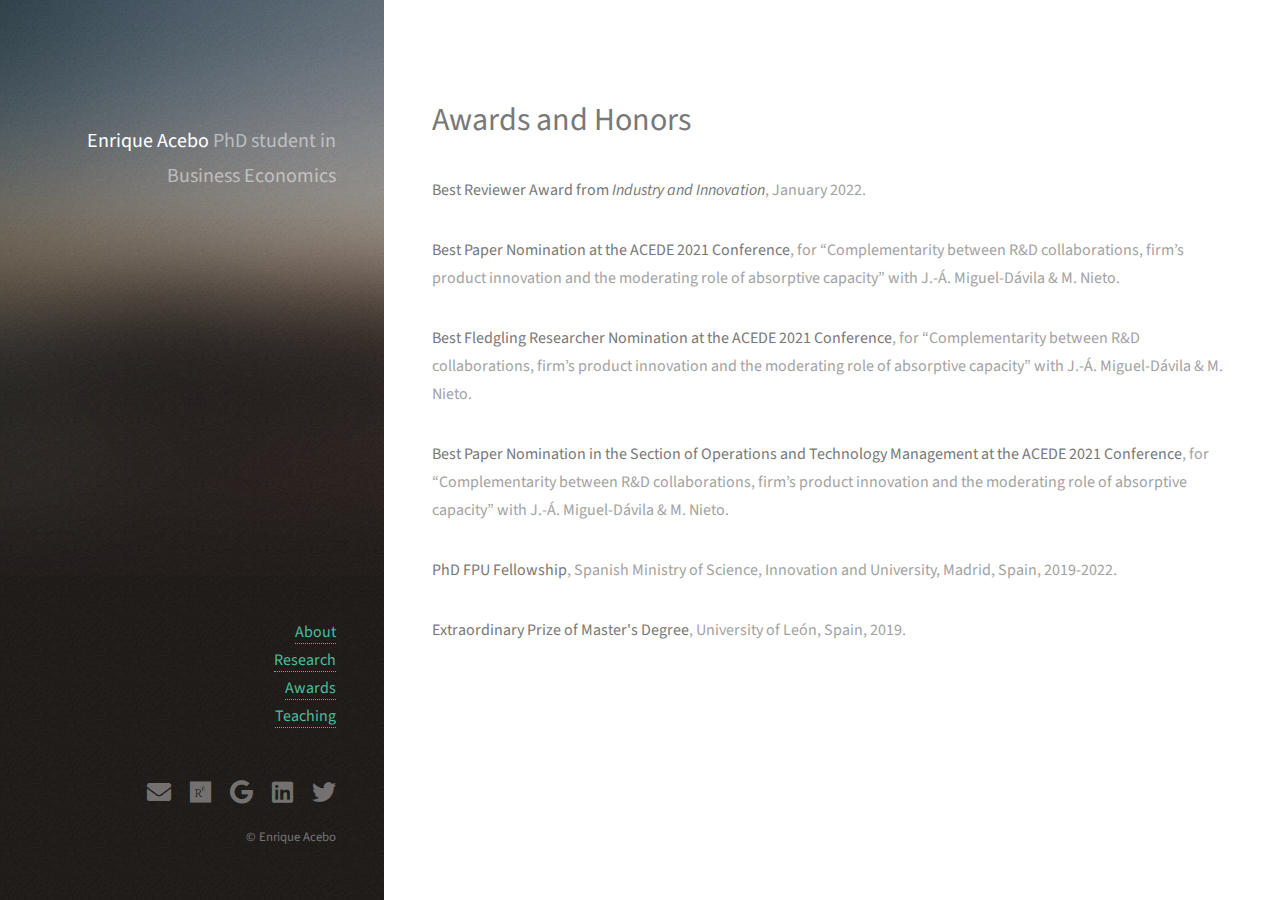
==== commit ecac7ddc: "I&I award" ====
--- a/awards.html
+++ b/awards.html
@@ -33,7 +33,7 @@
 				<div id="main">
 					<h1>Awards and Honors</h1>
 
-					<p><b>Best Reviewer Award - Industry and Innovation</b></p>
+					<p><b>Best Reviewer Award from <i>Industry and Innovation</i></b>, January 2022.</p>
 
 					<p><b>Best Paper Nomination at the ACEDE 2021 Conference</b>,
 					for “Complementarity between R&D collaborations,
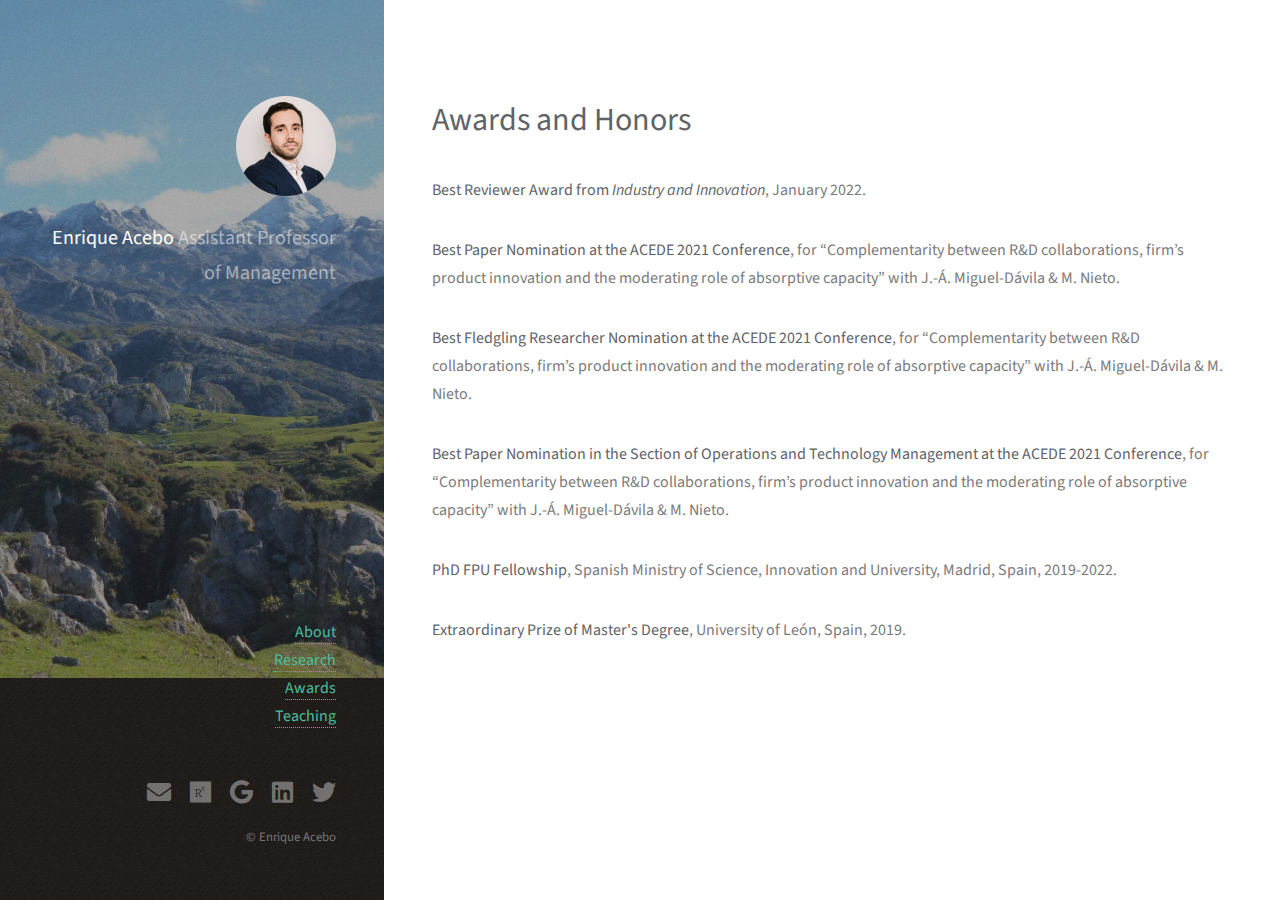
==== commit 91e72039: "New bio" ====
--- a/awards.html
+++ b/awards.html
@@ -16,7 +16,7 @@
 				<div class="inner">
 					<a href="#" class="image avatar"><img src="images/avatar.jpeg" alt="" /></a>
 					<h1><strong>Enrique Acebo</strong><br />
-						PhD student in Business Economics	</h1>
+						Assistant Professor of Management</h1>
 				</div>
 				  <nav>
 						<ul style="list-style-type:none;">
--- a/assets/css/main.css
+++ b/assets/css/main.css
@@ -98,7 +98,7 @@
 		}
 
 	body, input, select, textarea {
-		color: #a2a2a2;
+		color: #7b7b7b;
 		font-family: "Source Sans Pro", Helvetica, sans-serif;
 		font-size: 16pt;
 		font-weight: 400;
@@ -122,7 +122,7 @@
 		}
 
 	strong, b {
-		color: #787878;
+		color: #5f6367;
 		font-weight: 400;
 	}
 
@@ -135,7 +135,7 @@
 	}
 
 	h1, h2, h3, h4, h5, h6 {
-		color: #787878;
+		color: #5f6367;
 		font-weight: 400;
 		line-height: 1em;
 		margin: 0 0 1em 0;
@@ -1801,7 +1801,7 @@
 	}
 
 	label {
-		color: #787878;
+		color: #5f6367;
 		display: block;
 		font-size: 0.9em;
 		font-weight: 400;
@@ -1855,7 +1855,7 @@
 	}
 
 		select option {
-			color: #787878;
+			color: #5f6367;
 			background: #fff;
 		}
 
@@ -1895,7 +1895,7 @@
 		input[type="checkbox"] + label,
 		input[type="radio"] + label {
 			text-decoration: none;
-			color: #a2a2a2;
+			color: #7b7b7b;
 			cursor: pointer;
 			display: inline-block;
 			font-size: 1em;
@@ -1938,8 +1938,8 @@
 
 		input[type="checkbox"]:checked + label:before,
 		input[type="radio"]:checked + label:before {
-			background: #787878;
-			border-color: #787878;
+			background: #5f6367;
+			border-color: #5f6367;
 			color: #fff;
 			content: '\f00c';
 		}
@@ -2388,7 +2388,7 @@
 		}
 
 		table th {
-			color: #787878;
+			color: #5f6367;
 			font-size: 0.9em;
 			font-weight: 400;
 			padding: 0 0.75em 0.75em 0.75em;
@@ -2446,7 +2446,7 @@
 		background-color: transparent;
 		border-radius: 0.35em;
 		border: solid 3px #efefef;
-		color: #787878 !important;
+		color: #5f6367 !important;
 		cursor: pointer;
 		display: inline-block;
 		font-weight: 400;
@@ -3217,5 +3217,9 @@
 				margin-left: 0;
 				padding-left: 0;
 			}
-
-	}+	}
+
+	/* Dimensions */
+.__dimensions_badge_embed__ {
+	display: inline-block!important;
+}
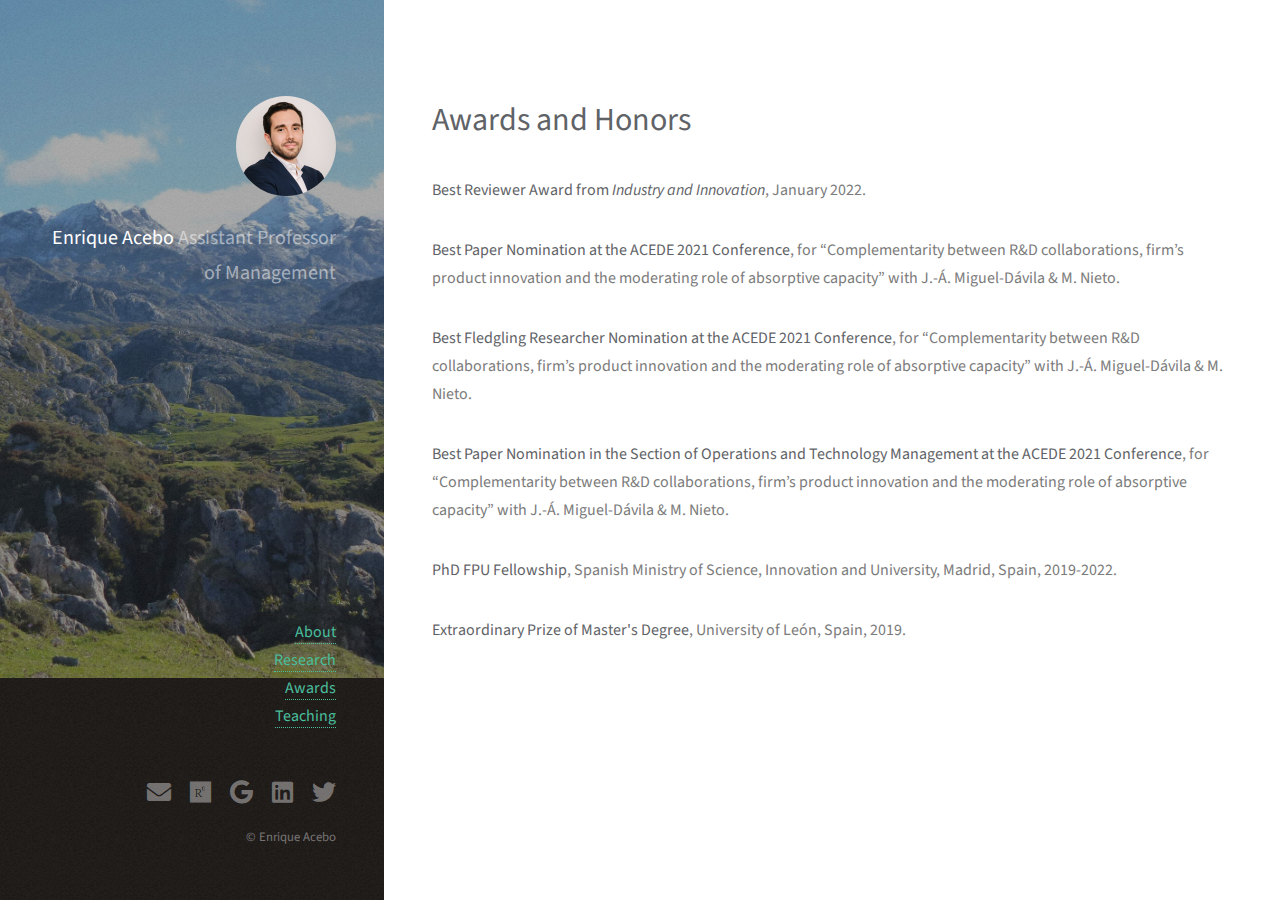
==== commit 1826f92a: "new publication" ====
--- a/awards.html
+++ b/awards.html
@@ -4,7 +4,7 @@
 -->
 <html>
 	<head>
-		<title>Enrique Acebo</title>
+		<title>Enrique Acebo, Ph.D. – Personal Website</title>
 		<meta charset="utf-8" />
 		<meta name="viewport" content="width=device-width, initial-scale=1, user-scalable=no" />
 		<link rel="stylesheet" href="assets/css/main.css" />
